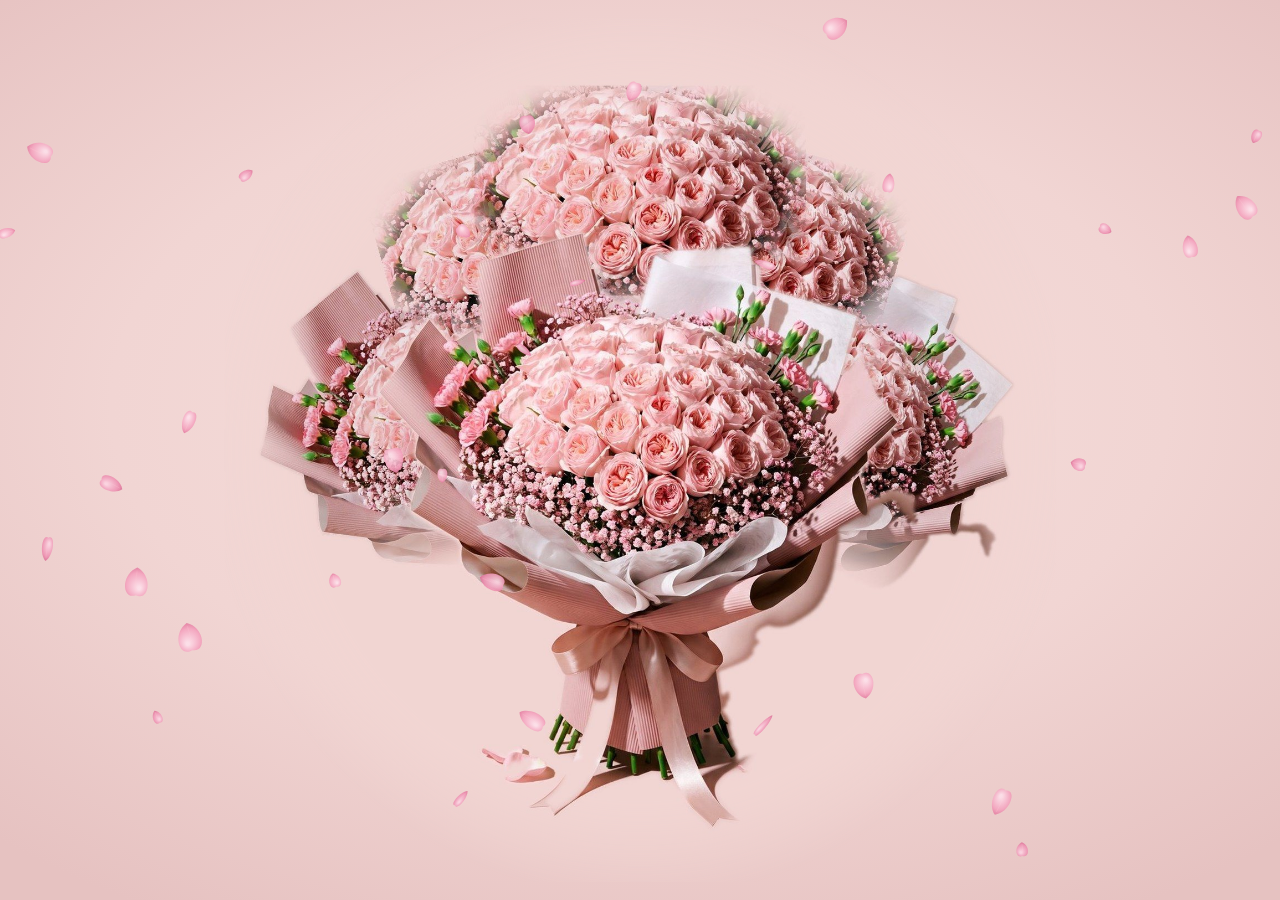
==== bouquet.html @ b89f1949 "Bouquet page: no text, one big bouquet with more roses - Remove the letter, the 'Hey Ladoo / Open yo" ====
<!DOCTYPE html>
<html lang="en">
<head>
<meta charset="utf-8">
<meta name="viewport" content="width=device-width, initial-scale=1, viewport-fit=cover">
<meta name="theme-color" content="#f1d5d3">
<title>Pink Roses for Ladoo</title>
<style>
  :root{color-scheme:light;--blush:#f1d5d3;}
  html,body{margin:0;height:100%;overflow:hidden;background:var(--blush);}
  body{animation:fadeIn 1.2s ease both;-webkit-tap-highlight-color:transparent;user-select:none;-webkit-user-select:none;}
  @keyframes fadeIn{from{opacity:0}to{opacity:1}}
  .bg{position:fixed;inset:0;background:radial-gradient(75% 65% at 50% 45%,#f6dedb 0%,var(--blush) 55%,#e6c2c1 100%);}
  .stage{position:fixed;inset:0;display:grid;place-items:center;padding:env(safe-area-inset-top,0px) 0 env(safe-area-inset-bottom,0px);}
  .bouquet{position:absolute;left:50%;top:50%;transform:translate(-50%,-50%);width:min(100vw,96svh * 1500 / 1560, 1100px);aspect-ratio:1500/1560;}
  .bouquet img{position:absolute;inset:0;width:100%;height:100%;display:block;
    -webkit-mask-image:radial-gradient(ellipse 52% 52% at 50% 50%,#000 78%,transparent 100%);
            mask-image:radial-gradient(ellipse 52% 52% at 50% 50%,#000 78%,transparent 100%);
    animation:bloom 2.4s cubic-bezier(.2,.7,.2,1) .3s both;}
  @keyframes bloom{0%{opacity:0;transform:scale(.82) translateY(30px);filter:blur(12px) saturate(.6)}60%{filter:blur(0) saturate(1.05)}100%{opacity:1;transform:none;filter:none}}
  .sway{position:absolute;inset:0;animation:sway 8s ease-in-out 2.8s infinite;transform-origin:50% 92%;}
  @keyframes sway{50%{transform:rotate(.8deg) translateY(-5px)}}
  @media (max-aspect-ratio:3/4){.bouquet{width:min(128vw, 96svh * 1500 / 1560);}}
  #petals{position:fixed;inset:0;width:100%;height:100%;pointer-events:none;}
  @media (prefers-reduced-motion:reduce){*{animation-duration:.01ms!important;animation-iteration-count:1!important;}}
</style>
</head>
<body>
  <div class="bg" aria-hidden="true"></div>
  <div class="stage">
    <div class="bouquet"><div class="sway">
      <img src="assets/img/grand-bouquet.jpg" alt="A huge bouquet of soft pink roses for Ladoo">
    </div></div>
  </div>
  <canvas id="petals" aria-hidden="true"></canvas>
<script>
(function(){
  const reduce = matchMedia('(prefers-reduced-motion: reduce)').matches;
  const cv = document.getElementById('petals'), c = cv.getContext('2d');
  let W, H, ps = [];
  const mk = top => ({ x: Math.random() * W, y: top ? -30 : Math.random() * H, s: 7 + Math.random() * 9, vy: .45 + Math.random() * .7,
    sw: Math.random() * 6.28, sws: .01 + Math.random() * .015, rot: Math.random() * 6.28, vr: (Math.random() - .5) * .03,
    flip: Math.random() * 6.28, vf: .02 + Math.random() * .03, hue: Math.random() });
  function size(){ const d = Math.min(devicePixelRatio || 1, 2); W = innerWidth; H = innerHeight;
    cv.width = W * d; cv.height = H * d; c.setTransform(d, 0, 0, d, 0, 0);
    ps = Array.from({ length: Math.round(Math.min(26, W * H / 36000) + 6) }, () => mk(false)); }
  function petal(p){
    c.save(); c.translate(p.x, p.y); c.rotate(p.rot); c.scale(Math.cos(p.flip) * .8 + .2 * Math.sign(Math.cos(p.flip) || 1), 1);
    const s = p.s, g = c.createRadialGradient(-s * .2, -s * .3, s * .1, 0, 0, s * 1.2);
    const a = p.hue < .5 ? ['#fde0ea', '#f4a3be', '#d9658e'] : ['#fbd3e1', '#ee93b3', '#cf5a84'];
    g.addColorStop(0, a[0]); g.addColorStop(.6, a[1]); g.addColorStop(1, a[2]);
    c.fillStyle = g; c.globalAlpha = .9;
    c.beginPath(); c.moveTo(0, s); c.bezierCurveTo(s * 1.1, s * .5, s * .9, -s * 1.1, 0, -s * .75); c.bezierCurveTo(-s * .9, -s * 1.1, -s * 1.1, s * .5, 0, s); c.fill();
    c.globalAlpha = .25; c.strokeStyle = '#ffd1d8'; c.lineWidth = .8; c.beginPath(); c.moveTo(0, s * .8); c.quadraticCurveTo(s * .1, 0, 0, -s * .5); c.stroke();
    c.restore();
  }
  function tick(){
    c.clearRect(0, 0, W, H);
    for(const p of ps){
      if(!reduce){ p.sw += p.sws; p.x += Math.sin(p.sw) * .7; p.y += p.vy; p.rot += p.vr; p.flip += p.vf; if(p.y > H + 30) Object.assign(p, mk(true)); }
      petal(p);
    }
    if(!reduce) requestAnimationFrame(tick);
  }
  size(); addEventListener('resize', size); requestAnimationFrame(tick);
})();
</script>
</body>
</html>
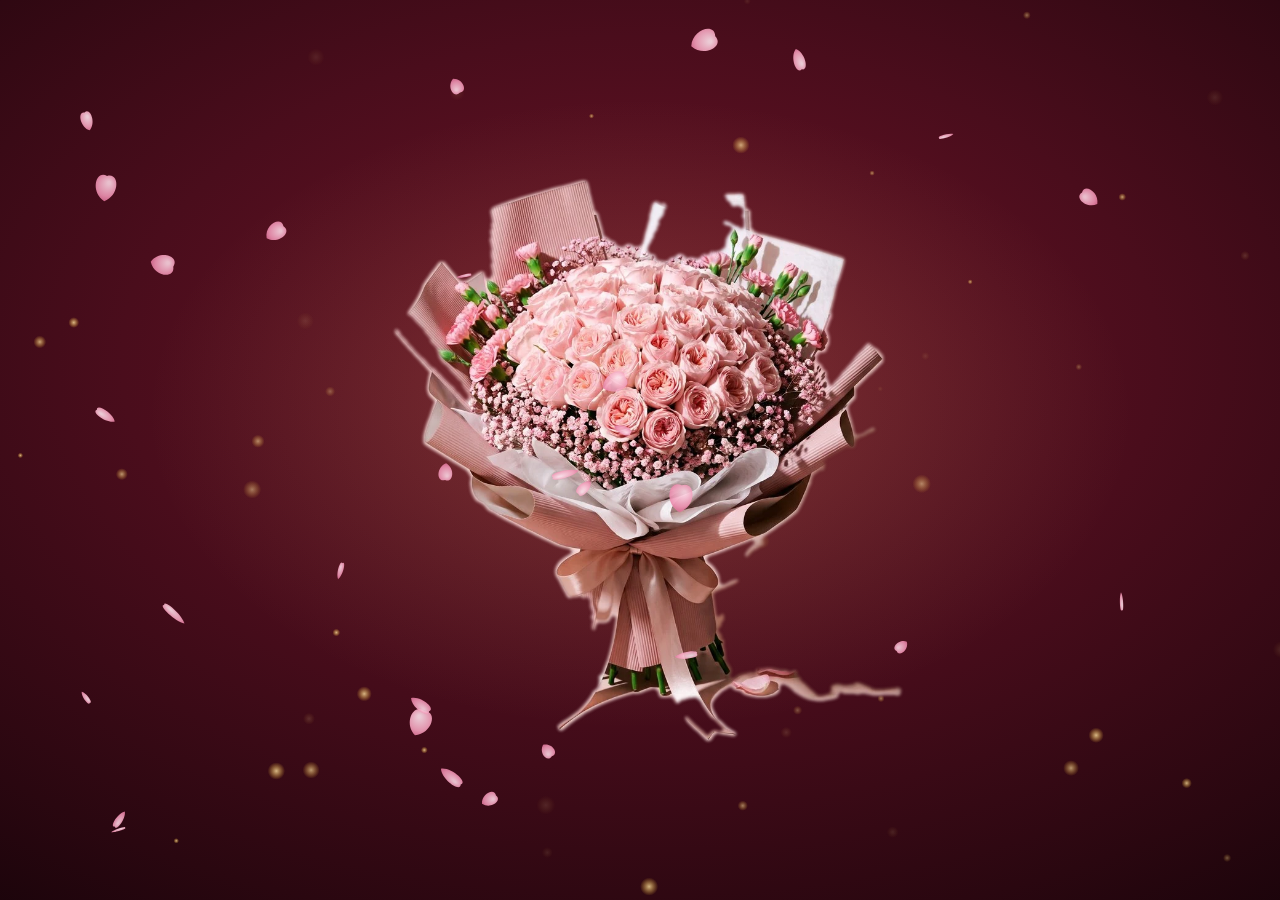
==== commit 47df4b98: "Bouquet page: realistic Gamma bouquet on the site's burgundy palette - Replace the copy-pasted multi" ====
--- a/bouquet.html
+++ b/bouquet.html
@@ -3,47 +3,67 @@
 <head>
 <meta charset="utf-8">
 <meta name="viewport" content="width=device-width, initial-scale=1, viewport-fit=cover">
-<meta name="theme-color" content="#f1d5d3">
+<meta name="theme-color" content="#2a0710">
 <title>Pink Roses for Ladoo</title>
 <style>
-  :root{color-scheme:light;--blush:#f1d5d3;}
-  html,body{margin:0;height:100%;overflow:hidden;background:var(--blush);}
+  /* same palette as the rest of the site: wine, burgundy, maroon and champagne gold */
+  :root{color-scheme:dark;--wine:#2a0710;--burgundy:#4a0d1c;--maroon:#6e1427;--gold:#d6b16f;}
+  html,body{margin:0;height:100%;overflow:hidden;background:var(--wine);}
   body{animation:fadeIn 1.2s ease both;-webkit-tap-highlight-color:transparent;user-select:none;-webkit-user-select:none;}
   @keyframes fadeIn{from{opacity:0}to{opacity:1}}
-  .bg{position:fixed;inset:0;background:radial-gradient(75% 65% at 50% 45%,#f6dedb 0%,var(--blush) 55%,#e6c2c1 100%);}
-  .stage{position:fixed;inset:0;display:grid;place-items:center;padding:env(safe-area-inset-top,0px) 0 env(safe-area-inset-bottom,0px);}
-  .bouquet{position:absolute;left:50%;top:50%;transform:translate(-50%,-50%);width:min(100vw,96svh * 1500 / 1560, 1100px);aspect-ratio:1500/1560;}
-  .bouquet img{position:absolute;inset:0;width:100%;height:100%;display:block;
-    -webkit-mask-image:radial-gradient(ellipse 52% 52% at 50% 50%,#000 78%,transparent 100%);
-            mask-image:radial-gradient(ellipse 52% 52% at 50% 50%,#000 78%,transparent 100%);
-    animation:bloom 2.4s cubic-bezier(.2,.7,.2,1) .3s both;}
-  @keyframes bloom{0%{opacity:0;transform:scale(.82) translateY(30px);filter:blur(12px) saturate(.6)}60%{filter:blur(0) saturate(1.05)}100%{opacity:1;transform:none;filter:none}}
+  .bg{position:fixed;inset:0;background:
+      radial-gradient(55% 50% at 50% 46%,rgba(214,177,111,.22),transparent 70%),
+      radial-gradient(90% 80% at 50% 40%,var(--maroon) 0%,var(--burgundy) 45%,var(--wine) 80%,#160309 100%);}
+
+  .bouquet{position:absolute;left:50%;top:50%;transform:translate(-50%,-50%);
+    width:min(100vw, 94svh * 4 / 5, 900px);aspect-ratio:4/5;}
+  @media (max-aspect-ratio:3/4){.bouquet{width:min(118vw, 94svh * 4 / 5);}}
+  .bouquet img{position:absolute;inset:0;width:100%;height:100%;object-fit:cover;display:block;
+    /* feather the photo's edges so its burgundy backdrop melts into the page */
+    -webkit-mask-image:radial-gradient(ellipse 50% 50% at 50% 50%,#000 70%,transparent 100%);
+            mask-image:radial-gradient(ellipse 50% 50% at 50% 50%,#000 70%,transparent 100%);
+    opacity:0;}
+  .bouquet img.fallback{-webkit-mask-image:none;mask-image:none;object-fit:contain;filter:drop-shadow(0 0 30px rgba(255,170,200,.25));}
+  .bouquet img.ready{animation:bloom 2.4s cubic-bezier(.2,.7,.2,1) both;}
+  @keyframes bloom{0%{opacity:0;transform:scale(.84) translateY(30px);filter:blur(12px) saturate(.7)}60%{filter:blur(0) saturate(1.05)}100%{opacity:1;transform:none;filter:none}}
   .sway{position:absolute;inset:0;animation:sway 8s ease-in-out 2.8s infinite;transform-origin:50% 92%;}
-  @keyframes sway{50%{transform:rotate(.8deg) translateY(-5px)}}
-  @media (max-aspect-ratio:3/4){.bouquet{width:min(128vw, 96svh * 1500 / 1560);}}
-  #petals{position:fixed;inset:0;width:100%;height:100%;pointer-events:none;}
+  @keyframes sway{50%{transform:rotate(.7deg) translateY(-5px)}}
+
+  canvas{position:fixed;inset:0;width:100%;height:100%;pointer-events:none;}
   @media (prefers-reduced-motion:reduce){*{animation-duration:.01ms!important;animation-iteration-count:1!important;}}
 </style>
 </head>
 <body>
   <div class="bg" aria-hidden="true"></div>
-  <div class="stage">
-    <div class="bouquet"><div class="sway">
-      <img src="assets/img/grand-bouquet.jpg" alt="A huge bouquet of soft pink roses for Ladoo">
-    </div></div>
-  </div>
+  <canvas id="sparkles" aria-hidden="true"></canvas>
+  <div class="bouquet"><div class="sway">
+    <img id="bouquet" alt="A huge bouquet of soft pink roses for Ladoo">
+  </div></div>
   <canvas id="petals" aria-hidden="true"></canvas>
 <script>
 (function(){
   const reduce = matchMedia('(prefers-reduced-motion: reduce)').matches;
-  const cv = document.getElementById('petals'), c = cv.getContext('2d');
-  let W, H, ps = [];
+
+  /* a realistic bouquet generated with Gamma; a cut-out of the original bouquet is the fallback */
+  const BOUQUET = 'https://cdn.gamma.app/n4ay785j5gfy9a4/design-anything/7lywuVeb1vJHMrlXGQKB7/WCgRkw0jX1i0SD6Q21VrB.jpg';
+  const img = document.getElementById('bouquet');
+  img.onload = () => img.classList.add('ready');
+  img.onerror = () => { img.onerror = null; img.classList.add('fallback'); img.src = 'assets/img/bouquet-cutout.webp'; };
+  img.src = BOUQUET;
+
+  let W, H;
+  /* soft golden sparkles, like the rest of the site */
+  const sc = document.getElementById('sparkles'), s2 = sc.getContext('2d');
+  let sp = [];
+  const mkS = bottom => ({ x: Math.random() * W, y: bottom ? H + 10 : Math.random() * H, r: .6 + Math.random() * 1.8,
+    vy: -(.12 + Math.random() * .35), a: Math.random() * 6.28, va: .01 + Math.random() * .03 });
+
+  /* falling rose petals */
+  const pc = document.getElementById('petals'), c = pc.getContext('2d');
+  let ps = [];
   const mk = top => ({ x: Math.random() * W, y: top ? -30 : Math.random() * H, s: 7 + Math.random() * 9, vy: .45 + Math.random() * .7,
     sw: Math.random() * 6.28, sws: .01 + Math.random() * .015, rot: Math.random() * 6.28, vr: (Math.random() - .5) * .03,
     flip: Math.random() * 6.28, vf: .02 + Math.random() * .03, hue: Math.random() });
-  function size(){ const d = Math.min(devicePixelRatio || 1, 2); W = innerWidth; H = innerHeight;
-    cv.width = W * d; cv.height = H * d; c.setTransform(d, 0, 0, d, 0, 0);
-    ps = Array.from({ length: Math.round(Math.min(26, W * H / 36000) + 6) }, () => mk(false)); }
   function petal(p){
     c.save(); c.translate(p.x, p.y); c.rotate(p.rot); c.scale(Math.cos(p.flip) * .8 + .2 * Math.sign(Math.cos(p.flip) || 1), 1);
     const s = p.s, g = c.createRadialGradient(-s * .2, -s * .3, s * .1, 0, 0, s * 1.2);
@@ -51,13 +71,27 @@
     g.addColorStop(0, a[0]); g.addColorStop(.6, a[1]); g.addColorStop(1, a[2]);
     c.fillStyle = g; c.globalAlpha = .9;
     c.beginPath(); c.moveTo(0, s); c.bezierCurveTo(s * 1.1, s * .5, s * .9, -s * 1.1, 0, -s * .75); c.bezierCurveTo(-s * .9, -s * 1.1, -s * 1.1, s * .5, 0, s); c.fill();
-    c.globalAlpha = .25; c.strokeStyle = '#ffd1d8'; c.lineWidth = .8; c.beginPath(); c.moveTo(0, s * .8); c.quadraticCurveTo(s * .1, 0, 0, -s * .5); c.stroke();
     c.restore();
   }
+  function size(){
+    const d = Math.min(devicePixelRatio || 1, 2); W = innerWidth; H = innerHeight;
+    for(const [el, ctx] of [[pc, c], [sc, s2]]){ el.width = W * d; el.height = H * d; ctx.setTransform(d, 0, 0, d, 0, 0); }
+    ps = Array.from({ length: Math.round(Math.min(24, W * H / 38000) + 6) }, () => mk(false));
+    sp = Array.from({ length: Math.round(Math.min(60, W * H / 22000)) }, () => mkS(false));
+  }
   function tick(){
-    c.clearRect(0, 0, W, H);
+    c.clearRect(0, 0, W, H); s2.clearRect(0, 0, W, H);
+    s2.globalCompositeOperation = 'lighter';
+    for(const p of sp){
+      p.a += p.va; p.y += p.vy; p.x += Math.sin(p.a) * .15;
+      if(p.y < -10) Object.assign(p, mkS(true));
+      const tw = .45 + Math.sin(p.a * 2) * .35, g = s2.createRadialGradient(p.x, p.y, 0, p.x, p.y, p.r * 4);
+      g.addColorStop(0, `hsla(42,100%,82%,${tw})`); g.addColorStop(1, 'hsla(42,100%,60%,0)');
+      s2.fillStyle = g; s2.beginPath(); s2.arc(p.x, p.y, p.r * 4, 0, 6.29); s2.fill();
+    }
     for(const p of ps){
-      if(!reduce){ p.sw += p.sws; p.x += Math.sin(p.sw) * .7; p.y += p.vy; p.rot += p.vr; p.flip += p.vf; if(p.y > H + 30) Object.assign(p, mk(true)); }
+      p.sw += p.sws; p.x += Math.sin(p.sw) * .7; p.y += p.vy; p.rot += p.vr; p.flip += p.vf;
+      if(p.y > H + 30) Object.assign(p, mk(true));
       petal(p);
     }
     if(!reduce) requestAnimationFrame(tick);
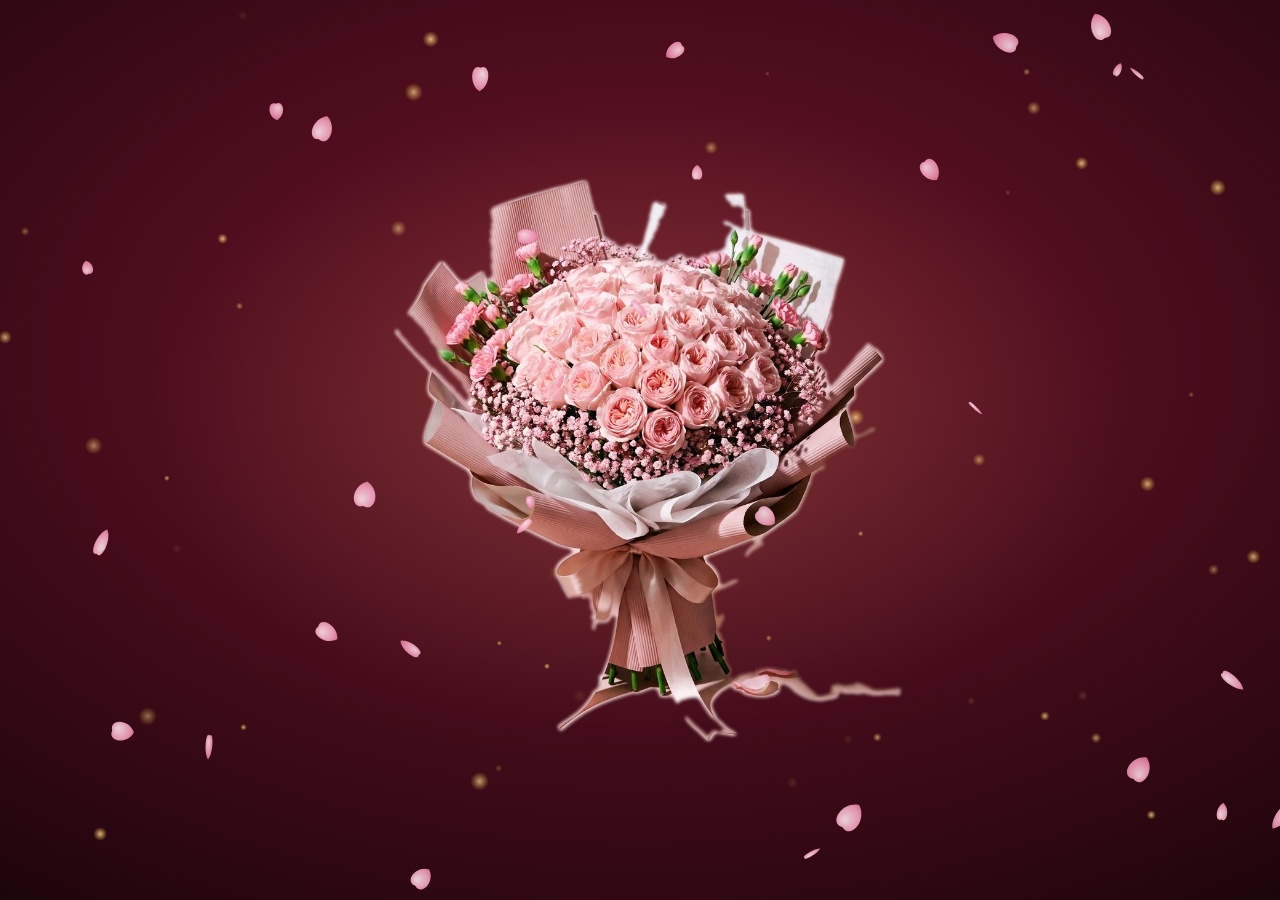
==== commit 53b064aa: "Bouquet page: 200-rose Gamma bouquet that blends into the page - New Gamma image: one enormous bouqu" ====
--- a/bouquet.html
+++ b/bouquet.html
@@ -15,13 +15,14 @@
       radial-gradient(55% 50% at 50% 46%,rgba(214,177,111,.22),transparent 70%),
       radial-gradient(90% 80% at 50% 40%,var(--maroon) 0%,var(--burgundy) 45%,var(--wine) 80%,#160309 100%);}
 
-  .bouquet{position:absolute;left:50%;top:50%;transform:translate(-50%,-50%);
+  /* the Gamma photo sits on pure black: "lighten" drops the black out so the page's burgundy shows through */
+  .bouquet{mix-blend-mode:lighten;position:absolute;left:50%;top:50%;transform:translate(-50%,-50%);
     width:min(100vw, 94svh * 4 / 5, 900px);aspect-ratio:4/5;}
   @media (max-aspect-ratio:3/4){.bouquet{width:min(118vw, 94svh * 4 / 5);}}
   .bouquet img{position:absolute;inset:0;width:100%;height:100%;object-fit:cover;display:block;
-    /* feather the photo's edges so its burgundy backdrop melts into the page */
-    -webkit-mask-image:radial-gradient(ellipse 50% 50% at 50% 50%,#000 70%,transparent 100%);
-            mask-image:radial-gradient(ellipse 50% 50% at 50% 50%,#000 70%,transparent 100%);
+    /* feather the photo's edges as a safety net */
+    -webkit-mask-image:radial-gradient(ellipse 50% 50% at 50% 50%,#000 82%,transparent 100%);
+            mask-image:radial-gradient(ellipse 50% 50% at 50% 50%,#000 82%,transparent 100%);
     opacity:0;}
   .bouquet img.fallback{-webkit-mask-image:none;mask-image:none;object-fit:contain;filter:drop-shadow(0 0 30px rgba(255,170,200,.25));}
   .bouquet img.ready{animation:bloom 2.4s cubic-bezier(.2,.7,.2,1) both;}
@@ -45,10 +46,10 @@
   const reduce = matchMedia('(prefers-reduced-motion: reduce)').matches;
 
   /* a realistic bouquet generated with Gamma; a cut-out of the original bouquet is the fallback */
-  const BOUQUET = 'https://cdn.gamma.app/n4ay785j5gfy9a4/design-anything/7lywuVeb1vJHMrlXGQKB7/WCgRkw0jX1i0SD6Q21VrB.jpg';
+  const BOUQUET = 'https://cdn.gamma.app/n4ay785j5gfy9a4/design-anything/vIsqIQywkO1SZ2SKNNxX1/Z-ZVfBSMuWiTqXuLOaOkW.jpg';
   const img = document.getElementById('bouquet');
   img.onload = () => img.classList.add('ready');
-  img.onerror = () => { img.onerror = null; img.classList.add('fallback'); img.src = 'assets/img/bouquet-cutout.webp'; };
+  img.onerror = () => { img.onerror = null; img.classList.add('fallback'); img.parentNode.parentNode.style.mixBlendMode = 'normal'; img.src = 'assets/img/bouquet-cutout.webp'; };
   img.src = BOUQUET;
 
   let W, H;
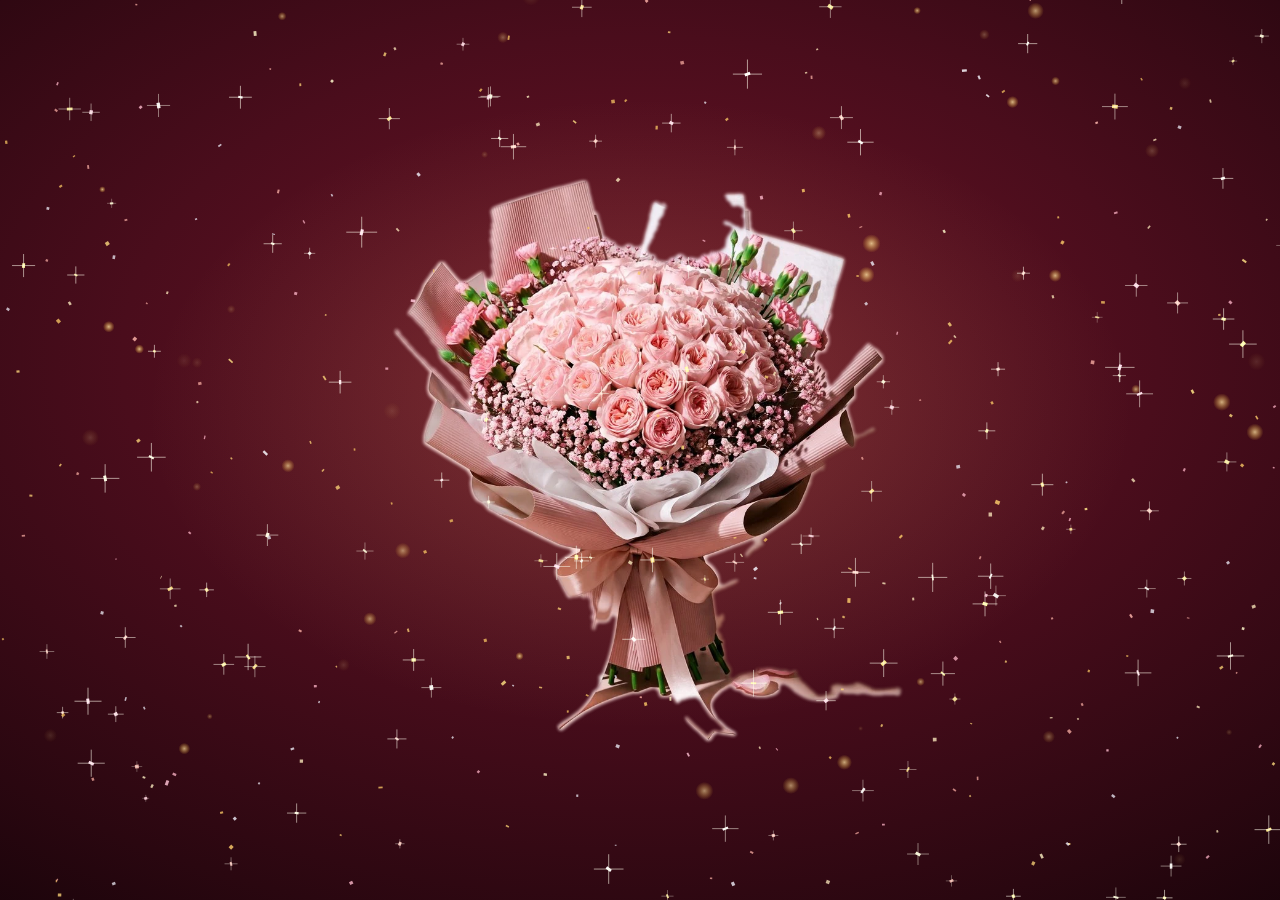
==== commit fd390a76: "Bouquet page: glitter rain instead of falling petals - Remove the rose-petal rain - Add a glitter ra" ====
--- a/bouquet.html
+++ b/bouquet.html
@@ -40,7 +40,7 @@
   <div class="bouquet"><div class="sway">
     <img id="bouquet" alt="A huge bouquet of soft pink roses for Ladoo">
   </div></div>
-  <canvas id="petals" aria-hidden="true"></canvas>
+  <canvas id="glitter" aria-hidden="true"></canvas>
 <script>
 (function(){
   const reduce = matchMedia('(prefers-reduced-motion: reduce)').matches;
@@ -59,25 +59,32 @@
   const mkS = bottom => ({ x: Math.random() * W, y: bottom ? H + 10 : Math.random() * H, r: .6 + Math.random() * 1.8,
     vy: -(.12 + Math.random() * .35), a: Math.random() * 6.28, va: .01 + Math.random() * .03 });
 
-  /* falling rose petals */
-  const pc = document.getElementById('petals'), c = pc.getContext('2d');
+  /* glitter rain: tiny metallic flecks that tumble and catch the light as they fall */
+  const pc = document.getElementById('glitter'), c = pc.getContext('2d');
   let ps = [];
-  const mk = top => ({ x: Math.random() * W, y: top ? -30 : Math.random() * H, s: 7 + Math.random() * 9, vy: .45 + Math.random() * .7,
-    sw: Math.random() * 6.28, sws: .01 + Math.random() * .015, rot: Math.random() * 6.28, vr: (Math.random() - .5) * .03,
-    flip: Math.random() * 6.28, vf: .02 + Math.random() * .03, hue: Math.random() });
-  function petal(p){
-    c.save(); c.translate(p.x, p.y); c.rotate(p.rot); c.scale(Math.cos(p.flip) * .8 + .2 * Math.sign(Math.cos(p.flip) || 1), 1);
-    const s = p.s, g = c.createRadialGradient(-s * .2, -s * .3, s * .1, 0, 0, s * 1.2);
-    const a = p.hue < .5 ? ['#fde0ea', '#f4a3be', '#d9658e'] : ['#fbd3e1', '#ee93b3', '#cf5a84'];
-    g.addColorStop(0, a[0]); g.addColorStop(.6, a[1]); g.addColorStop(1, a[2]);
-    c.fillStyle = g; c.globalAlpha = .9;
-    c.beginPath(); c.moveTo(0, s); c.bezierCurveTo(s * 1.1, s * .5, s * .9, -s * 1.1, 0, -s * .75); c.bezierCurveTo(-s * .9, -s * 1.1, -s * 1.1, s * .5, 0, s); c.fill();
+  const GLITTER = [[255, 214, 120], [246, 196, 98], [255, 236, 190], [244, 170, 160], [255, 182, 200], [235, 235, 245]];
+  const mk = top => ({ x: Math.random() * W, y: top ? -10 - Math.random() * 40 : Math.random() * H,
+    w: 2.6 + Math.random() * 3.4, h: 1.6 + Math.random() * 2.2, vy: .6 + Math.random() * 1.3, vx: (Math.random() - .5) * .3,
+    sw: Math.random() * 6.28, sws: .02 + Math.random() * .04, rot: Math.random() * 6.28, vr: (Math.random() - .5) * .12,
+    flip: Math.random() * 6.28, vf: .06 + Math.random() * .14, col: GLITTER[Math.floor(Math.random() * GLITTER.length)] });
+  function fleck(p){
+    const face = Math.cos(p.flip);                       // which way the fleck is facing
+    const glint = Math.pow(Math.abs(face), 6);            // flashes when it faces you
+    const [r, g, b] = p.col;
+    c.save(); c.translate(p.x, p.y); c.rotate(p.rot); c.scale(.25 + .75 * Math.abs(face), 1);
+    c.fillStyle = `rgba(${Math.min(255, r + 40 * glint)},${Math.min(255, g + 40 * glint)},${Math.min(255, b + 40 * glint)},${.75 + .25 * glint})`;
+    c.fillRect(-p.w / 2, -p.h / 2, p.w, p.h);
     c.restore();
+    if(glint > .45){                                        // a tiny star-shaped sparkle on the brightest flashes
+      const L = p.w * 2.6 * glint;
+      c.strokeStyle = `rgba(255,250,235,${glint * .85})`; c.lineWidth = .7;
+      c.beginPath(); c.moveTo(p.x - L, p.y); c.lineTo(p.x + L, p.y); c.moveTo(p.x, p.y - L); c.lineTo(p.x, p.y + L); c.stroke();
+    }
   }
   function size(){
     const d = Math.min(devicePixelRatio || 1, 2); W = innerWidth; H = innerHeight;
     for(const [el, ctx] of [[pc, c], [sc, s2]]){ el.width = W * d; el.height = H * d; ctx.setTransform(d, 0, 0, d, 0, 0); }
-    ps = Array.from({ length: Math.round(Math.min(24, W * H / 38000) + 6) }, () => mk(false));
+    ps = Array.from({ length: Math.round(Math.min(420, W * H / 2600)) }, () => mk(false));
     sp = Array.from({ length: Math.round(Math.min(60, W * H / 22000)) }, () => mkS(false));
   }
   function tick(){
@@ -91,9 +98,9 @@
       s2.fillStyle = g; s2.beginPath(); s2.arc(p.x, p.y, p.r * 4, 0, 6.29); s2.fill();
     }
     for(const p of ps){
-      p.sw += p.sws; p.x += Math.sin(p.sw) * .7; p.y += p.vy; p.rot += p.vr; p.flip += p.vf;
-      if(p.y > H + 30) Object.assign(p, mk(true));
-      petal(p);
+      p.sw += p.sws; p.x += p.vx + Math.sin(p.sw) * .35; p.y += p.vy; p.rot += p.vr; p.flip += p.vf;
+      if(p.y > H + 10) Object.assign(p, mk(true));
+      fleck(p);
     }
     if(!reduce) requestAnimationFrame(tick);
   }
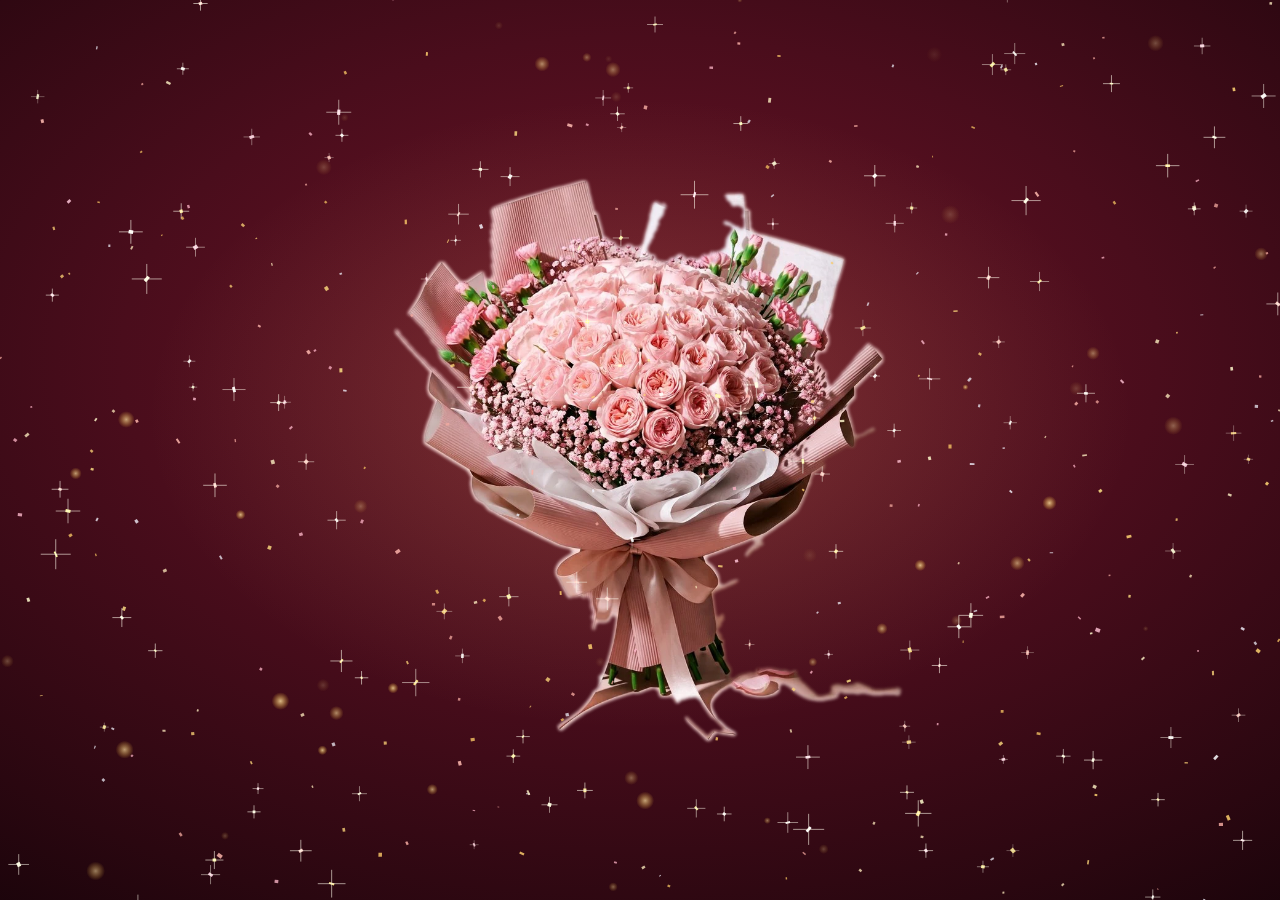
==== commit 221496d2: "Bouquet page: add a 'Back to the beginning' button - Gold 'Back to the beginning' button fades in at" ====
--- a/bouquet.html
+++ b/bouquet.html
@@ -11,7 +11,9 @@
   html,body{margin:0;height:100%;overflow:hidden;background:var(--wine);}
   body{animation:fadeIn 1.2s ease both;-webkit-tap-highlight-color:transparent;user-select:none;-webkit-user-select:none;}
   @keyframes fadeIn{from{opacity:0}to{opacity:1}}
-  .bg{position:fixed;inset:0;background:
+  /* everything that blends lives in one screen-sized frame, so nothing can widen the page */
+  .scene{position:fixed;inset:0;overflow:hidden;}
+  .bg{position:absolute;inset:0;background:
       radial-gradient(55% 50% at 50% 46%,rgba(214,177,111,.22),transparent 70%),
       radial-gradient(90% 80% at 50% 40%,var(--maroon) 0%,var(--burgundy) 45%,var(--wine) 80%,#160309 100%);}
 
@@ -31,16 +33,31 @@
   @keyframes sway{50%{transform:rotate(.7deg) translateY(-5px)}}
 
   canvas{position:fixed;inset:0;width:100%;height:100%;pointer-events:none;}
+  /* back to the beginning: a gold pill, like the buttons on the other pages */
+  .again{position:fixed;left:50%;bottom:calc(30px + env(safe-area-inset-bottom,0px));z-index:5;transform:translate(-50%,20px);opacity:0;pointer-events:none;
+    transition:opacity 1.2s ease, transform 1.2s cubic-bezier(.2,.7,.2,1);
+    display:inline-flex;align-items:center;gap:10px;padding:15px 28px;border-radius:999px;text-decoration:none;white-space:nowrap;
+    background:linear-gradient(180deg,#efd9a6,#d6b16f 55%,#a67c3a);color:#2a0710;
+    font-family:"Jost","Helvetica Neue",Arial,sans-serif;font-size:13px;letter-spacing:.2em;text-transform:uppercase;font-weight:500;
+    box-shadow:0 12px 30px rgba(0,0,0,.35),inset 0 1px 0 rgba(255,255,255,.4);}
+  .again.in{opacity:1;transform:translate(-50%,0);pointer-events:auto;}
+  .again:active{transform:translate(-50%,0) scale(.97);}
+  .veil{position:fixed;inset:0;z-index:9;background:#2a0710;opacity:0;pointer-events:none;transition:opacity .7s;}
+  .veil.on{opacity:1;}
   @media (prefers-reduced-motion:reduce){*{animation-duration:.01ms!important;animation-iteration-count:1!important;}}
 </style>
 </head>
 <body>
+  <div class="scene">
   <div class="bg" aria-hidden="true"></div>
   <canvas id="sparkles" aria-hidden="true"></canvas>
   <div class="bouquet"><div class="sway">
     <img id="bouquet" alt="A huge bouquet of soft pink roses for Ladoo">
   </div></div>
+  </div>
   <canvas id="glitter" aria-hidden="true"></canvas>
+  <a class="again" id="again" href="index.html">↺ Back to the beginning</a>
+  <div class="veil" id="veil"></div>
 <script>
 (function(){
   const reduce = matchMedia('(prefers-reduced-motion: reduce)').matches;
@@ -105,6 +122,15 @@
     if(!reduce) requestAnimationFrame(tick);
   }
   size(); addEventListener('resize', size); requestAnimationFrame(tick);
+
+  /* the way back to the start, shown once the bouquet has bloomed */
+  const again = document.getElementById('again');
+  setTimeout(() => again.classList.add('in'), reduce ? 300 : 4500);
+  again.addEventListener('click', e => {
+    e.preventDefault();
+    document.getElementById('veil').classList.add('on');
+    setTimeout(() => { location.href = again.href; }, 700);
+  });
 })();
 </script>
 </body>
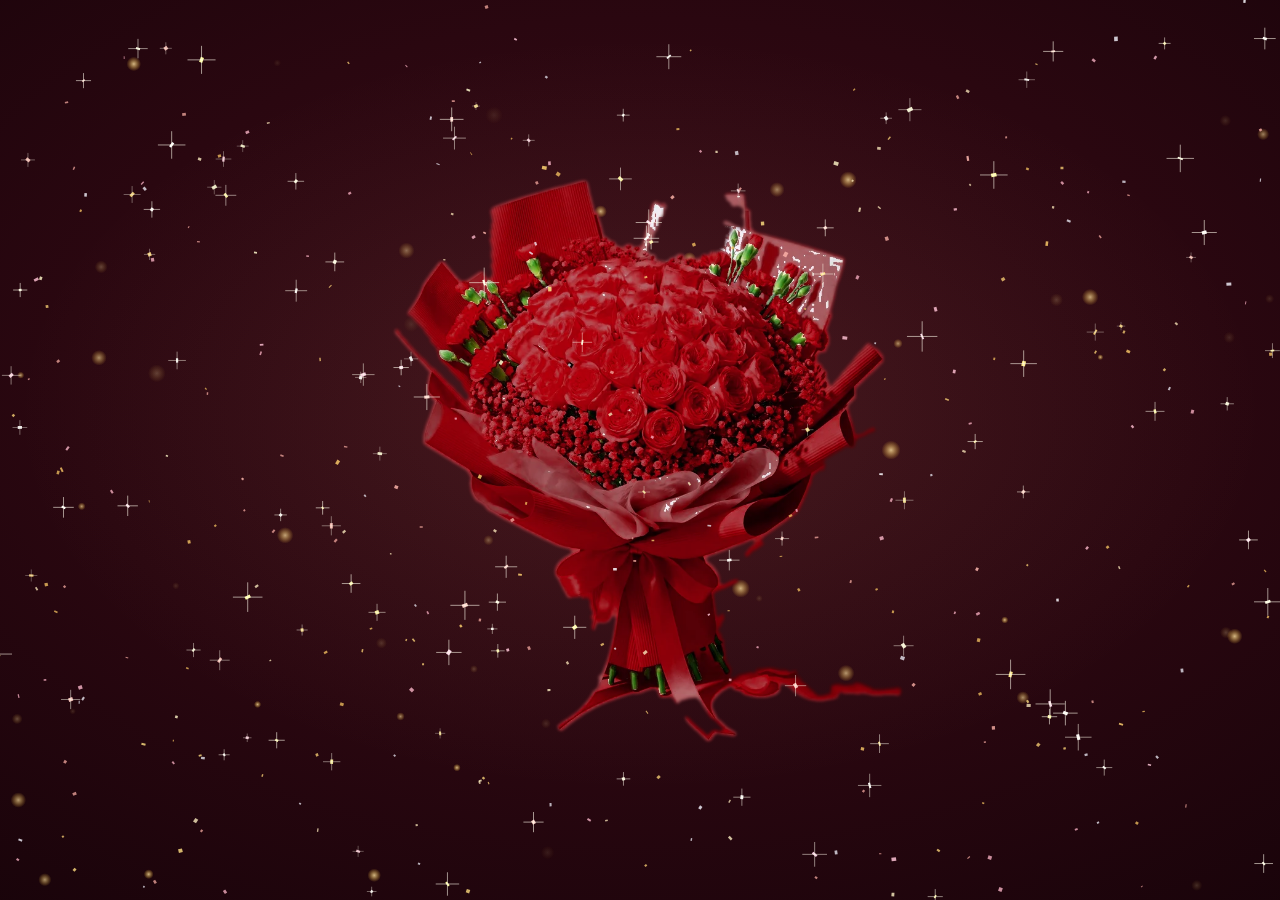
==== commit d8f6a274: "Bouquet page: deep red roses instead of pink - New Gamma image: about 200 deep red velvet roses wrap" ====
--- a/bouquet.html
+++ b/bouquet.html
@@ -14,8 +14,8 @@
   /* everything that blends lives in one screen-sized frame, so nothing can widen the page */
   .scene{position:fixed;inset:0;overflow:hidden;}
   .bg{position:absolute;inset:0;background:
-      radial-gradient(55% 50% at 50% 46%,rgba(214,177,111,.22),transparent 70%),
-      radial-gradient(90% 80% at 50% 40%,var(--maroon) 0%,var(--burgundy) 45%,var(--wine) 80%,#160309 100%);}
+      radial-gradient(70% 60% at 50% 46%,rgba(214,177,111,.10),transparent 70%),
+      radial-gradient(90% 80% at 50% 42%,#3a0a17 0%,var(--wine) 50%,#160309 100%);}
 
   /* the Gamma photo sits on pure black: "lighten" drops the black out so the page's burgundy shows through */
   .bouquet{mix-blend-mode:lighten;position:absolute;left:50%;top:50%;transform:translate(-50%,-50%);
@@ -26,7 +26,7 @@
     -webkit-mask-image:radial-gradient(ellipse 50% 50% at 50% 50%,#000 82%,transparent 100%);
             mask-image:radial-gradient(ellipse 50% 50% at 50% 50%,#000 82%,transparent 100%);
     opacity:0;}
-  .bouquet img.fallback{-webkit-mask-image:none;mask-image:none;object-fit:contain;filter:drop-shadow(0 0 30px rgba(255,170,200,.25));}
+  .bouquet img.fallback{-webkit-mask-image:none;mask-image:none;object-fit:contain;}
   .bouquet img.ready{animation:bloom 2.4s cubic-bezier(.2,.7,.2,1) both;}
   @keyframes bloom{0%{opacity:0;transform:scale(.84) translateY(30px);filter:blur(12px) saturate(.7)}60%{filter:blur(0) saturate(1.05)}100%{opacity:1;transform:none;filter:none}}
   .sway{position:absolute;inset:0;animation:sway 8s ease-in-out 2.8s infinite;transform-origin:50% 92%;}
@@ -52,7 +52,7 @@
   <div class="bg" aria-hidden="true"></div>
   <canvas id="sparkles" aria-hidden="true"></canvas>
   <div class="bouquet"><div class="sway">
-    <img id="bouquet" alt="A huge bouquet of soft pink roses for Ladoo">
+    <img id="bouquet" alt="A huge bouquet of deep red roses for Ladoo">
   </div></div>
   </div>
   <canvas id="glitter" aria-hidden="true"></canvas>
@@ -62,11 +62,11 @@
 (function(){
   const reduce = matchMedia('(prefers-reduced-motion: reduce)').matches;
 
-  /* a realistic bouquet generated with Gamma; a cut-out of the original bouquet is the fallback */
-  const BOUQUET = 'https://cdn.gamma.app/n4ay785j5gfy9a4/design-anything/vIsqIQywkO1SZ2SKNNxX1/Z-ZVfBSMuWiTqXuLOaOkW.jpg';
+  /* a realistic bouquet generated with Gamma; a red cut-out of the original bouquet is the fallback */
+  const BOUQUET = 'https://cdn.gamma.app/n4ay785j5gfy9a4/design-anything/y0mtft3XhDHF2mb4EIaYv/m0zoyl8OiBw4bNhKtfmtW.jpg';
   const img = document.getElementById('bouquet');
   img.onload = () => img.classList.add('ready');
-  img.onerror = () => { img.onerror = null; img.classList.add('fallback'); img.parentNode.parentNode.style.mixBlendMode = 'normal'; img.src = 'assets/img/bouquet-cutout.webp'; };
+  img.onerror = () => { img.onerror = null; img.classList.add('fallback'); img.parentNode.parentNode.style.mixBlendMode = 'normal'; img.src = 'assets/img/bouquet-cutout-red.webp'; };
   img.src = BOUQUET;
 
   let W, H;
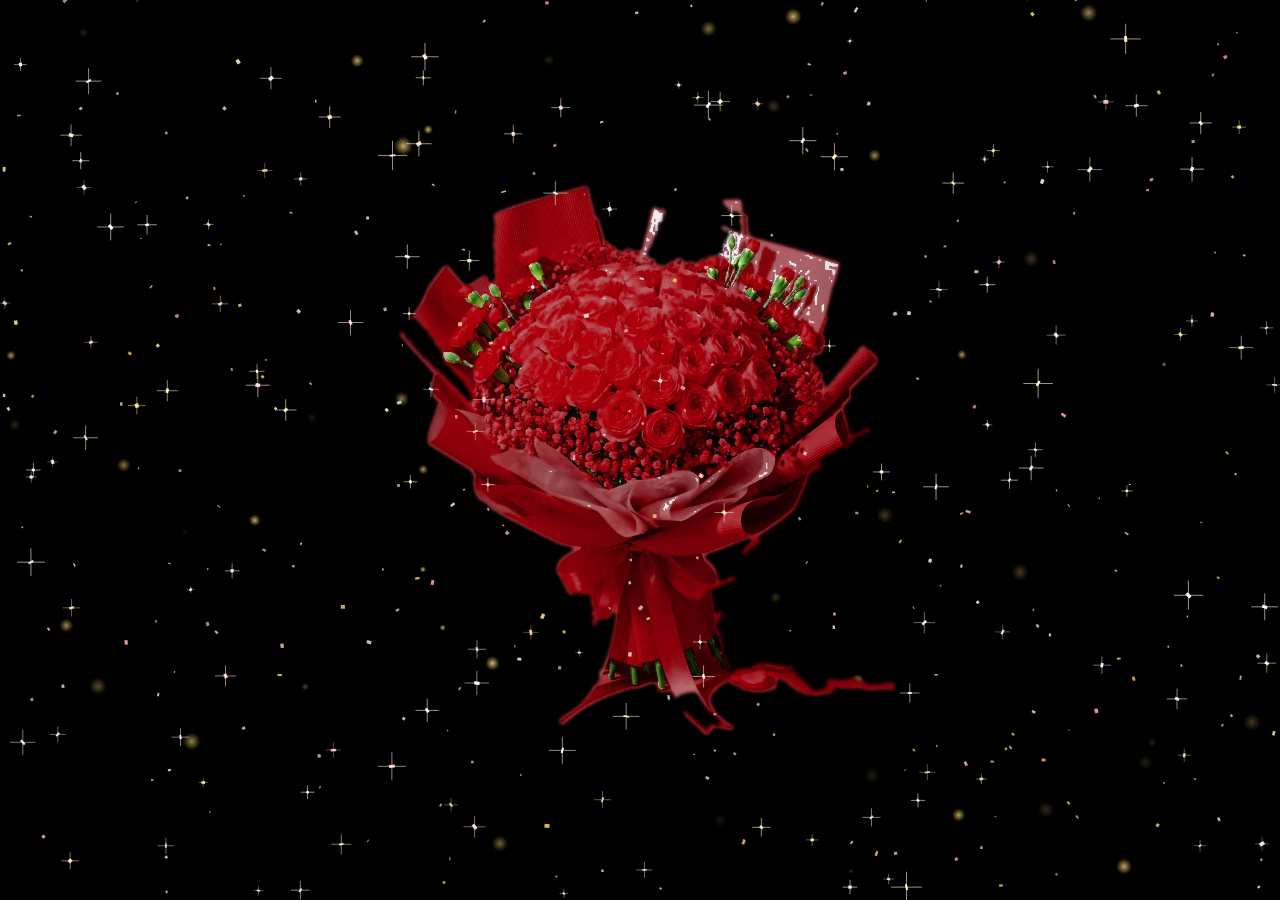
==== commit 272420b0: "Bouquet page: pure black background so the whole bouquet shows - Page background is now completely b" ====
--- a/bouquet.html
+++ b/bouquet.html
@@ -3,30 +3,22 @@
 <head>
 <meta charset="utf-8">
 <meta name="viewport" content="width=device-width, initial-scale=1, viewport-fit=cover">
-<meta name="theme-color" content="#2a0710">
-<title>Pink Roses for Ladoo</title>
+<meta name="theme-color" content="#000000">
+<title>Red Roses for Ladoo</title>
 <style>
-  /* same palette as the rest of the site: wine, burgundy, maroon and champagne gold */
-  :root{color-scheme:dark;--wine:#2a0710;--burgundy:#4a0d1c;--maroon:#6e1427;--gold:#d6b16f;}
-  html,body{margin:0;height:100%;overflow:hidden;background:var(--wine);}
+  /* a completely black night, so the bouquet photo (shot on black) shows in full */
+  :root{color-scheme:dark;--gold:#d6b16f;}
+  html,body{margin:0;height:100%;overflow:hidden;background:#000;}
   body{animation:fadeIn 1.2s ease both;-webkit-tap-highlight-color:transparent;user-select:none;-webkit-user-select:none;}
   @keyframes fadeIn{from{opacity:0}to{opacity:1}}
-  /* everything that blends lives in one screen-sized frame, so nothing can widen the page */
+  /* one screen-sized frame, so nothing can widen the page */
   .scene{position:fixed;inset:0;overflow:hidden;}
-  .bg{position:absolute;inset:0;background:
-      radial-gradient(70% 60% at 50% 46%,rgba(214,177,111,.10),transparent 70%),
-      radial-gradient(90% 80% at 50% 42%,#3a0a17 0%,var(--wine) 50%,#160309 100%);}
+  .bg{position:absolute;inset:0;background:#000;}
 
-  /* the Gamma photo sits on pure black: "lighten" drops the black out so the page's burgundy shows through */
-  .bouquet{mix-blend-mode:lighten;position:absolute;left:50%;top:50%;transform:translate(-50%,-50%);
-    width:min(100vw, 94svh * 4 / 5, 900px);aspect-ratio:4/5;}
-  @media (max-aspect-ratio:3/4){.bouquet{width:min(118vw, 94svh * 4 / 5);}}
-  .bouquet img{position:absolute;inset:0;width:100%;height:100%;object-fit:cover;display:block;
-    /* feather the photo's edges as a safety net */
-    -webkit-mask-image:radial-gradient(ellipse 50% 50% at 50% 50%,#000 82%,transparent 100%);
-            mask-image:radial-gradient(ellipse 50% 50% at 50% 50%,#000 82%,transparent 100%);
-    opacity:0;}
-  .bouquet img.fallback{-webkit-mask-image:none;mask-image:none;object-fit:contain;}
+  /* the whole bouquet always fits on screen, nothing cropped, faded or blended away */
+  .bouquet{position:absolute;left:50%;top:50%;transform:translate(-50%,-50%);
+    width:min(100vw, 92svh * 4 / 5, 900px);aspect-ratio:4/5;}
+  .bouquet img{position:absolute;inset:0;width:100%;height:100%;object-fit:contain;display:block;opacity:0;}
   .bouquet img.ready{animation:bloom 2.4s cubic-bezier(.2,.7,.2,1) both;}
   @keyframes bloom{0%{opacity:0;transform:scale(.84) translateY(30px);filter:blur(12px) saturate(.7)}60%{filter:blur(0) saturate(1.05)}100%{opacity:1;transform:none;filter:none}}
   .sway{position:absolute;inset:0;animation:sway 8s ease-in-out 2.8s infinite;transform-origin:50% 92%;}
@@ -42,7 +34,7 @@
     box-shadow:0 12px 30px rgba(0,0,0,.35),inset 0 1px 0 rgba(255,255,255,.4);}
   .again.in{opacity:1;transform:translate(-50%,0);pointer-events:auto;}
   .again:active{transform:translate(-50%,0) scale(.97);}
-  .veil{position:fixed;inset:0;z-index:9;background:#2a0710;opacity:0;pointer-events:none;transition:opacity .7s;}
+  .veil{position:fixed;inset:0;z-index:9;background:#000;opacity:0;pointer-events:none;transition:opacity .7s;}
   .veil.on{opacity:1;}
   @media (prefers-reduced-motion:reduce){*{animation-duration:.01ms!important;animation-iteration-count:1!important;}}
 </style>
@@ -66,7 +58,7 @@
   const BOUQUET = 'https://cdn.gamma.app/n4ay785j5gfy9a4/design-anything/y0mtft3XhDHF2mb4EIaYv/m0zoyl8OiBw4bNhKtfmtW.jpg';
   const img = document.getElementById('bouquet');
   img.onload = () => img.classList.add('ready');
-  img.onerror = () => { img.onerror = null; img.classList.add('fallback'); img.parentNode.parentNode.style.mixBlendMode = 'normal'; img.src = 'assets/img/bouquet-cutout-red.webp'; };
+  img.onerror = () => { img.onerror = null; img.classList.add('fallback'); img.src = 'assets/img/bouquet-cutout-red.webp'; };
   img.src = BOUQUET;
 
   let W, H;
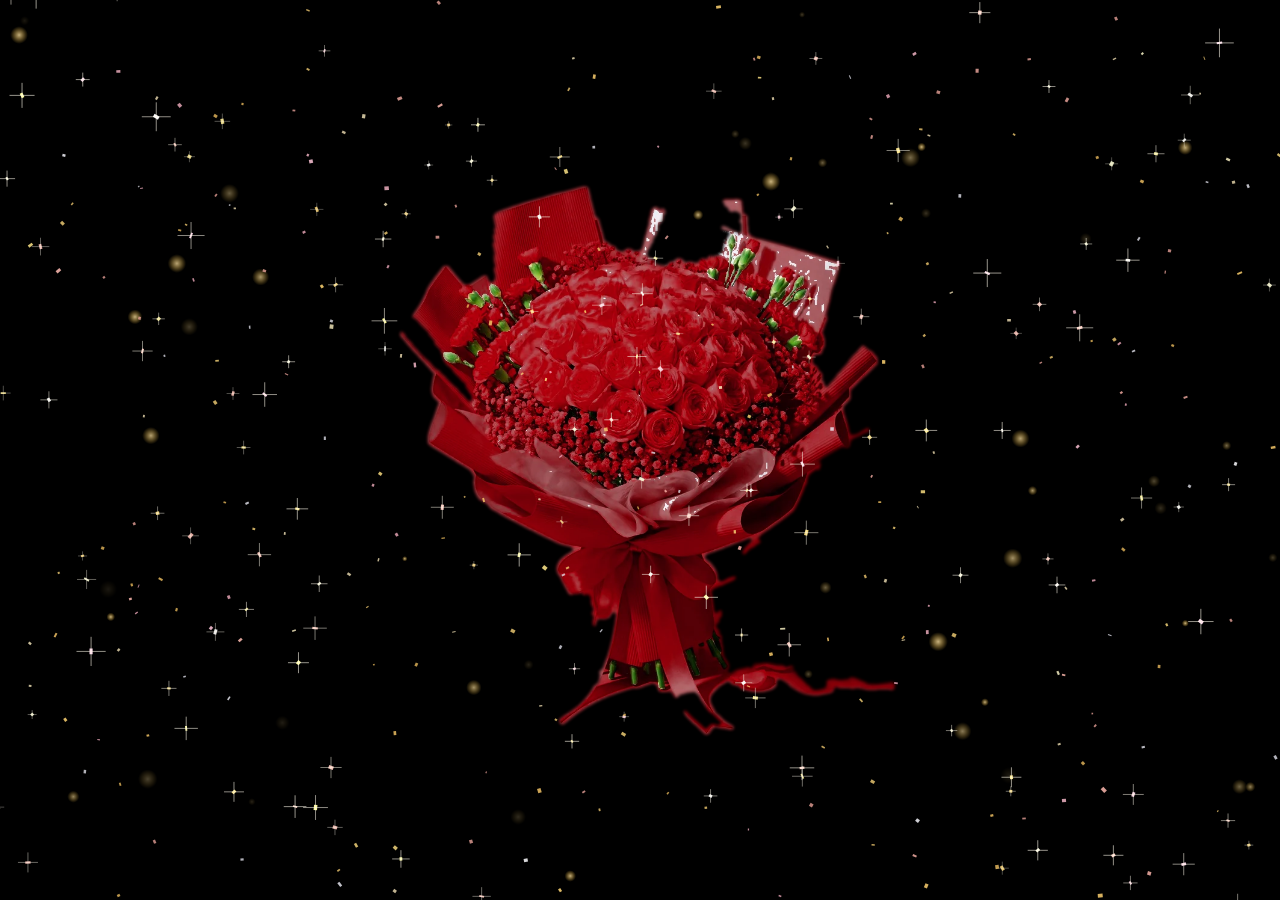
==== commit b7ea5998: "Fix lag: make the animations much lighter on phones Measured with the CPU slowed 6x to approximate a" ====
--- a/bouquet.html
+++ b/bouquet.html
@@ -61,8 +61,11 @@
   img.onerror = () => { img.onerror = null; img.classList.add('fallback'); img.src = 'assets/img/bouquet-cutout-red.webp'; };
   img.src = BOUQUET;
 
-  let W, H;
-  /* soft golden sparkles, like the rest of the site */
+  let W, H, D = 1;
+  /* soft golden sparkles, like the rest of the site (one pre-rendered glow, reused) */
+  const spark = (() => { const g = document.createElement('canvas'); g.width = g.height = 32; const x = g.getContext('2d');
+    const gr = x.createRadialGradient(16, 16, 0, 16, 16, 16); gr.addColorStop(0, 'hsla(42,100%,82%,1)'); gr.addColorStop(1, 'hsla(42,100%,60%,0)');
+    x.fillStyle = gr; x.fillRect(0, 0, 32, 32); return g; })();
   const sc = document.getElementById('sparkles'), s2 = sc.getContext('2d');
   let sp = [];
   const mkS = bottom => ({ x: Math.random() * W, y: bottom ? H + 10 : Math.random() * H, r: .6 + Math.random() * 1.8,
@@ -80,10 +83,11 @@
     const face = Math.cos(p.flip);                       // which way the fleck is facing
     const glint = Math.pow(Math.abs(face), 6);            // flashes when it faces you
     const [r, g, b] = p.col;
-    c.save(); c.translate(p.x, p.y); c.rotate(p.rot); c.scale(.25 + .75 * Math.abs(face), 1);
+    const sx = .25 + .75 * Math.abs(face), co = Math.cos(p.rot), si = Math.sin(p.rot);
+    c.setTransform(D * co * sx, D * si * sx, -D * si, D * co, D * p.x, D * p.y);
     c.fillStyle = `rgba(${Math.min(255, r + 40 * glint)},${Math.min(255, g + 40 * glint)},${Math.min(255, b + 40 * glint)},${.75 + .25 * glint})`;
     c.fillRect(-p.w / 2, -p.h / 2, p.w, p.h);
-    c.restore();
+    c.setTransform(D, 0, 0, D, 0, 0);
     if(glint > .45){                                        // a tiny star-shaped sparkle on the brightest flashes
       const L = p.w * 2.6 * glint;
       c.strokeStyle = `rgba(255,250,235,${glint * .85})`; c.lineWidth = .7;
@@ -91,7 +95,7 @@
     }
   }
   function size(){
-    const d = Math.min(devicePixelRatio || 1, 2); W = innerWidth; H = innerHeight;
+    const d = D = Math.min(devicePixelRatio || 1, 1.5); W = innerWidth; H = innerHeight;
     for(const [el, ctx] of [[pc, c], [sc, s2]]){ el.width = W * d; el.height = H * d; ctx.setTransform(d, 0, 0, d, 0, 0); }
     ps = Array.from({ length: Math.round(Math.min(420, W * H / 2600)) }, () => mk(false));
     sp = Array.from({ length: Math.round(Math.min(60, W * H / 22000)) }, () => mkS(false));
@@ -102,10 +106,10 @@
     for(const p of sp){
       p.a += p.va; p.y += p.vy; p.x += Math.sin(p.a) * .15;
       if(p.y < -10) Object.assign(p, mkS(true));
-      const tw = .45 + Math.sin(p.a * 2) * .35, g = s2.createRadialGradient(p.x, p.y, 0, p.x, p.y, p.r * 4);
-      g.addColorStop(0, `hsla(42,100%,82%,${tw})`); g.addColorStop(1, 'hsla(42,100%,60%,0)');
-      s2.fillStyle = g; s2.beginPath(); s2.arc(p.x, p.y, p.r * 4, 0, 6.29); s2.fill();
+      const tw = .45 + Math.sin(p.a * 2) * .35, R = p.r * 4;
+      s2.globalAlpha = Math.max(0, tw); s2.drawImage(spark, p.x - R, p.y - R, R * 2, R * 2);
     }
+    s2.globalAlpha = 1;
     for(const p of ps){
       p.sw += p.sws; p.x += p.vx + Math.sin(p.sw) * .35; p.y += p.vy; p.rot += p.vr; p.flip += p.vf;
       if(p.y > H + 10) Object.assign(p, mk(true));
